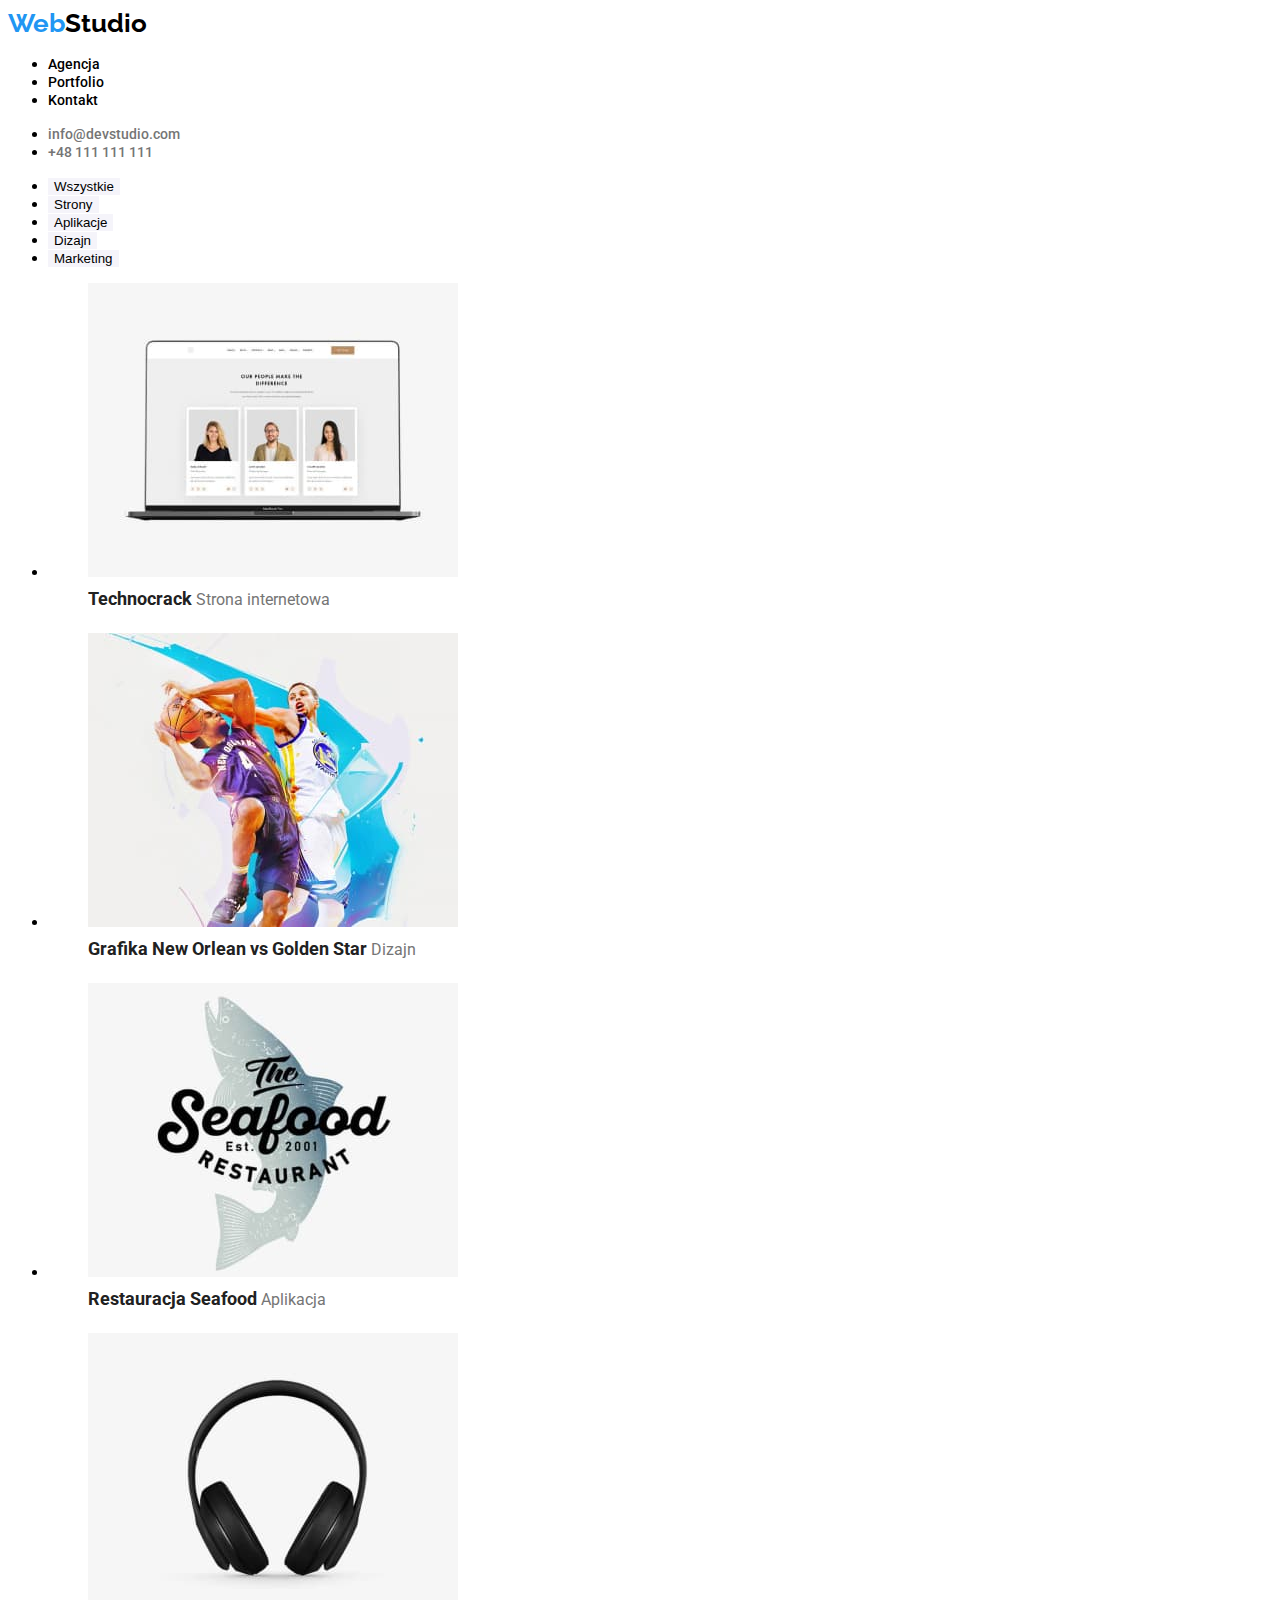
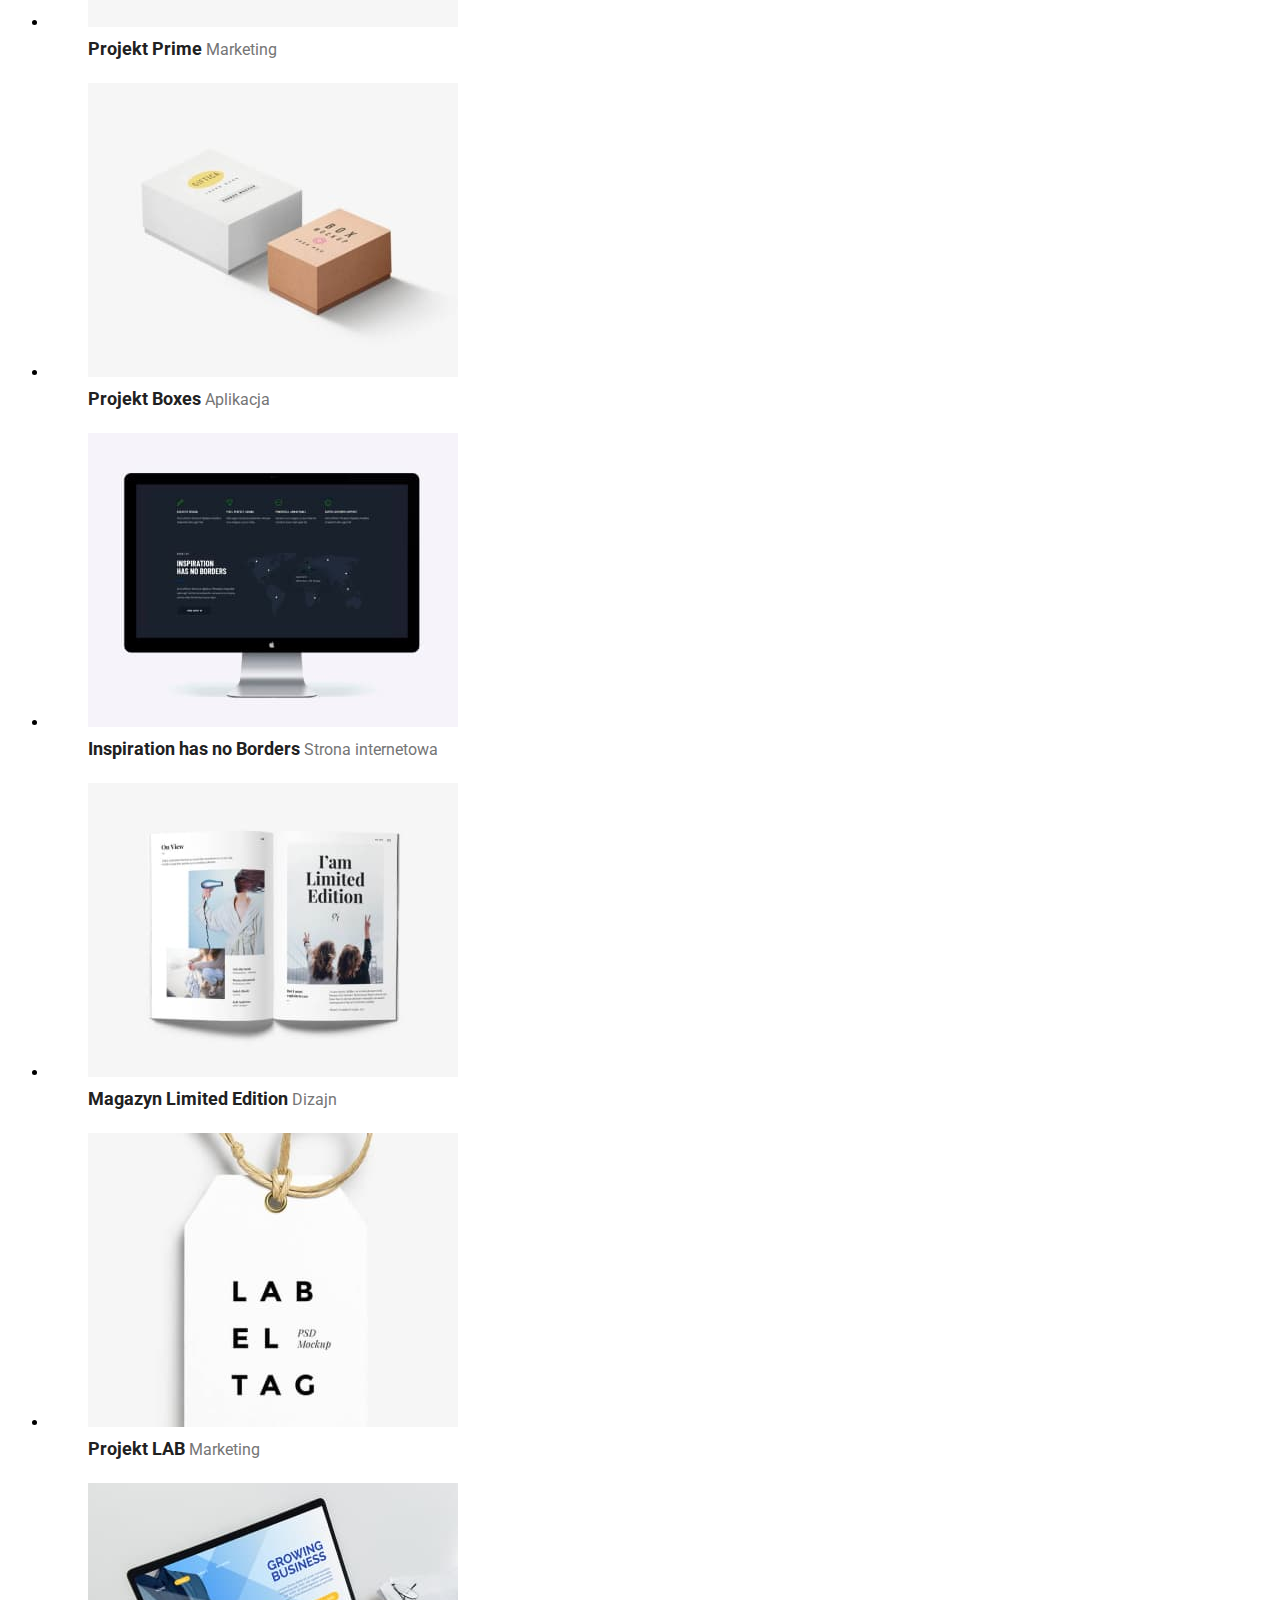
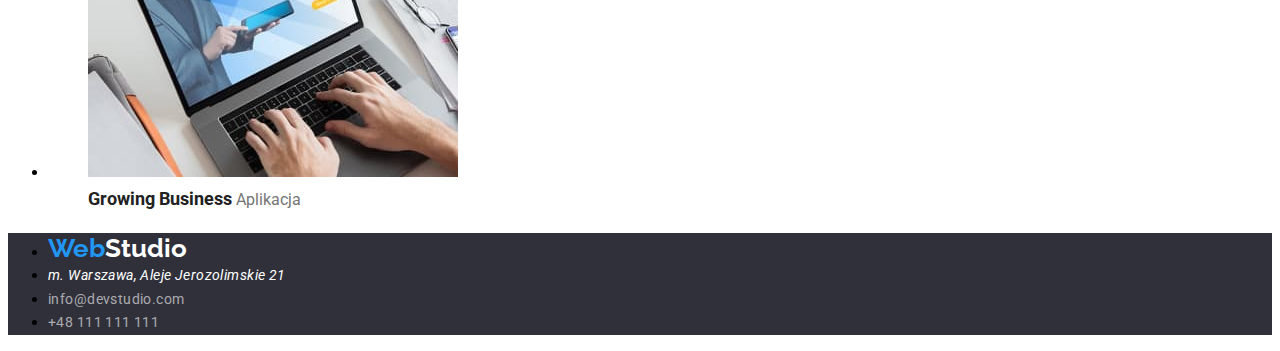
==== portfolio.html @ 552c809b ":new hw 03" ====
<!DOCTYPE html>
<html lang="pl">
    <head>
        <meta charset="UTF-8" />
        <meta http-equiv="X-UA-Compatible" content="IE=edge" />
        <meta name="viewport" content="width=device-width, initial-scale=1.0" />
        <title>Homework 2- Portfolio</title>
        <link rel="stylesheet" href="./css/styles.css" />
        <link rel="preconnect" href="https://fonts.googleapis.com" />
        <link rel="preconnect" href="https://fonts.gstatic.com" crossorigin />
        <link
            href="https://fonts.googleapis.com/css2?family=Raleway:wght@700&family=Roboto:wght@400;500;700;900&display=swap"
            rel="stylesheet"
        />
    </head>
    <body>
        <header>
            <div>
                <a class="logo" href="index.html"
                    ><span class="highlight">Web</span
                    ><span class="studio-one">Studio</span></a
                >
            </div>

            <nav>
                <ul>
                    <li><a class="nav-items" href="Agencja">Agencja</a></li>
                    <li>
                        <a class="nav-items" href="portfolio.html">Portfolio</a>
                    </li>
                    <li><a class="nav-items" href="Kontakt">Kontakt</a></li>
                </ul>
            </nav>
            <div>
                <ul>
                    <li>
                        <a
                            class="contact-links"
                            href="mailto:info@devstudio.com"
                            >info@devstudio.com</a
                        >
                    </li>
                    <li>
                        <a class="contact-links" href="tel:+48111111111"
                            >+48 111 111 111</a
                        >
                    </li>
                </ul>
            </div>
        </header>
        <main>
            <div>
                <ul>
                    <li>
                        <button class="filters" type="button">Wszystkie</button>
                    </li>
                    <li>
                        <button class="filters" type="button">Strony</button>
                    </li>
                    <li>
                        <button class="filters" type="button">Aplikacje</button>
                    </li>
                    <li>
                        <button class="filters" type="button">Dizajn</button>
                    </li>
                    <li>
                        <button class="filters" type="button">Marketing</button>
                    </li>
                </ul>
            </div>
            <div>
                <ul>
                    <li>
                        <figure>
                            <img
                                src="images/img5.jpg"
                                alt="Otwarty laptop z trzema zdjeciami ludzi"
                                width="370"
                                height="294"
                            />
                            <figcaption class="foto-description">
                                <span class="project-name">Technocrack</span>
                                Strona internetowa
                            </figcaption>
                        </figure>
                    </li>
                    <li>
                        <figure>
                            <img
                                src="images/img6.jpg"
                                alt="Dwóch koszykarzy w grze"
                                width="370"
                                height="294"
                            />
                            <figcaption class="foto-description">
                                <span class="project-name"
                                    >Grafika New Orlean vs Golden Star</span
                                >
                                Dizajn
                            </figcaption>
                        </figure>
                    </li>
                    <li>
                        <figure>
                            <img
                                src="images/img7.jpg"
                                alt="Logo The Seafood Restaurant"
                                width="370"
                                height="294"
                            />
                            <figcaption class="foto-description">
                                <span class="project-name"
                                    >Restauracja Seafood</span
                                >
                                Aplikacja
                            </figcaption>
                        </figure>
                    </li>
                    <li>
                        <figure>
                            <img
                                src="images/img8.jpg"
                                alt="Słuchawki nauszne"
                                width="370"
                                height="294"
                            />
                            <figcaption class="foto-description">
                                <span class="project-name">Projekt Prime</span>
                                Marketing
                            </figcaption>
                        </figure>
                    </li>
                    <li>
                        <figure>
                            <img
                                src="images/img9.jpg"
                                alt="Dwa pudełka"
                                width="370"
                                height="294"
                            />
                            <figcaption class="foto-description">
                                <span class="project-name">Projekt Boxes</span>
                                Aplikacja
                            </figcaption>
                        </figure>
                    </li>
                    <li>
                        <figure>
                            <img
                                src="images/img10.jpg"
                                alt="Monitor komputera"
                                width="370"
                                height="294"
                            />
                            <figcaption class="foto-description">
                                <span class="project-name"
                                    >Inspiration has no Borders</span
                                >
                                Strona internetowa
                            </figcaption>
                        </figure>
                    </li>
                    <li>
                        <figure>
                            <img
                                src="images/img11.jpg"
                                alt="Otwarta książka z obrazkami"
                                width="370"
                                height="294"
                            />
                            <figcaption class="foto-description">
                                <span class="project-name"
                                    >Magazyn Limited Edition</span
                                >
                                Dizajn
                            </figcaption>
                        </figure>
                    </li>
                    <li>
                        <figure>
                            <img
                                src="images/img12.jpg"
                                alt="Biała etykieta z napisem LABELTAG"
                                width="370"
                                height="294"
                            />
                            <figcaption class="foto-description">
                                <span class="project-name">Projekt LAB</span>
                                Marketing
                            </figcaption>
                        </figure>
                    </li>
                    <li>
                        <figure>
                            <img
                                src="images/img13.jpg"
                                alt="Osoba pisząca na laptopie"
                                width="370"
                                height="294"
                            />
                            <figcaption class="foto-description">
                                <span class="project-name"
                                    >Growing Business</span
                                >
                                Aplikacja
                            </figcaption>
                        </figure>
                    </li>
                </ul>
            </div>
        </main>
        <footer class="header-box">
            <ul>
                <li>
                    <a class="logo" href="index.html"
                        ><span class="highlight">Web</span
                        ><span class="studio-two">Studio</span></a
                    >
                </li>
                <li>
                    <address class="address-name">
                        m. Warszawa, Aleje Jerozolimskie 21
                    </address>
                </li>
                <li>
                    <a class="footer-links" href="mailto:info@devstudio.com"
                        >info@devstudio.com</a
                    >
                </li>
                <li>
                    <a class="footer-links" href="tel:+48111111111"
                        >+48 111 111 111</a
                    >
                </li>
            </ul>
        </footer>
    </body>
</html>
---- css/styles.css ----
body {
    font-family: "Roboto", sans-serif;
    font-family: inherit;
    background: var(--fourth-color);
    background: inherit;
}
:root {
    --first-color: #2196f3;
    --second-color: #000000;
    --third-color: #757575;
    --fourth-color: #ffffff;
    --fifth-color: #2f303a;
    --sixth-color: #f5f4fa;
    --seventh-color: #212121;
    --eighth-color: #ffffff99;
}

.logo {
    font-family: "Raleway";
    font-weight: 700;
    font-size: 26px;
    line-height: 1.19em;
    color: var(--second-color);
    text-decoration: none;
}
.highlight {
    color: var(--first-color);
}
.studio-one {
    color: #000000;
}
.studio-two {
    color: #ffffff;
}

.nav-items {
    font-family: "Roboto";
    font-weight: 500;
    font-size: 14px;
    line-height: 1.14em;
    text-decoration: none;
    color: var(--second-color);
}
.nav-items:hover,
.nav-items:focus,
.nav-items:active {
    color: var(--first-color);
}

.contact-links {
    font-family: Roboto;
    font-size: 14px;
    font-weight: 500;
    line-height: 1.14em;
    text-decoration: none;
    color: var(--third-color);
}
.contact-links:hover,
.contact-links:focus,
.contact-links:active {
    color: var(--first-color);
}

h1 {
    font-family: Roboto;
    font-size: 44px;
    font-weight: 900;
    line-height: 1.36;
    text-align: center;
    color: var(--fourth-color);
}
.header-box {
    background-color: var(--fifth-color);
}

.first-button {
    color: var(--second-color);
    background-color: var(--sixth-color);
    cursor: pointer;
    border: none;
}
.first-button:hover,
.first-button:focus,
.first-button:active {
    background-color: var(--first-color);
    color: var(--fourth-color);
    border: none;
}

.list-item {
    font-family: "Roboto";
    font-size: 14px;
    line-height: 1.71;
    color: var(--third-color);
}
.header-primary {
    font-family: Roboto;
    font-size: 14px;
    font-weight: 700;
    line-height: 1.14;
    color: var(--second-color);
}
.header-secondary {
    font-family: Roboto;
    font-size: 36px;
    font-weight: 700;
    line-height: 1.16;
    text-align: center;
    color: var(--second-color);
}
.description {
    font-family: Roboto;
    font-size: 16px;
    line-height: 1.18;
    color: var(--third-color);
}
.name {
    font-family: Roboto;
    font-size: 16px;
    font-weight: 500;
    line-height: 1.18;
    color: var(--second-color);
}
.filters {
    color: var(--second-color);
    background-color: var(--sixth-color);
    cursor: pointer;
    border: none;
}
.filters:hover,
.filters:focus,
.filters:active {
    color: var(--fourth-color);
    background-color: var(--first-color);
}
.foto-description {
    color: var(--third-color);
    font-family: "Roboto";
    font-size: 16px;
    line-height: 1.8;
}
.project-name {
    color: var(--seventh-color);
    font-family: Roboto;
    font-size: 18px;
    font-weight: 700;
    line-height: 2;
}
.address-name {
    font-family: "Roboto";
    font-size: 14px;
    line-height: 1.7em;
    letter-spacing: 0.03em;
    color: #ffffff;
}
.footer-links {
    color: var(--eighth-color);
    font-family: "Roboto";
    font-size: 14px;
    line-height: 1.7em;
    letter-spacing: 0.03em;
    text-decoration: none;
}
.footer-links:hover,
.footer-links:focus,
.footer-links:active {
    color: var(--first-color);
}
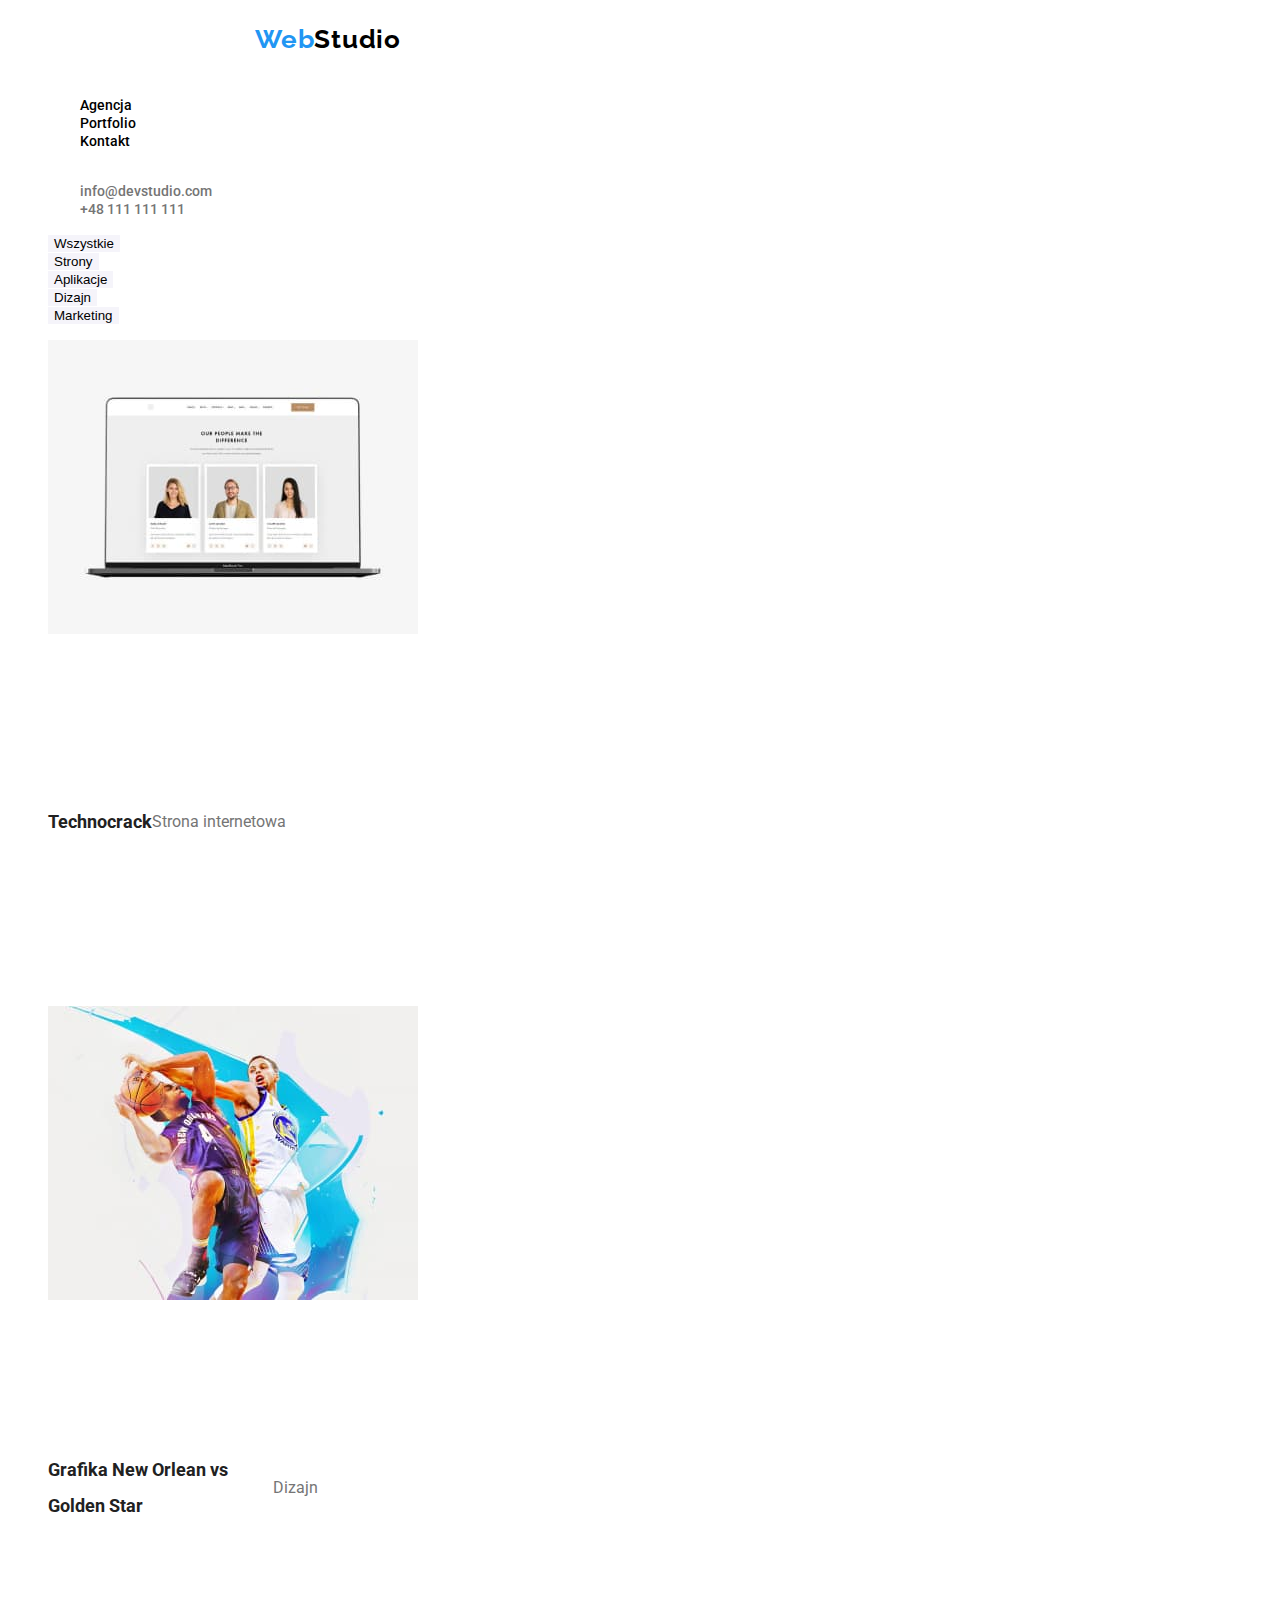
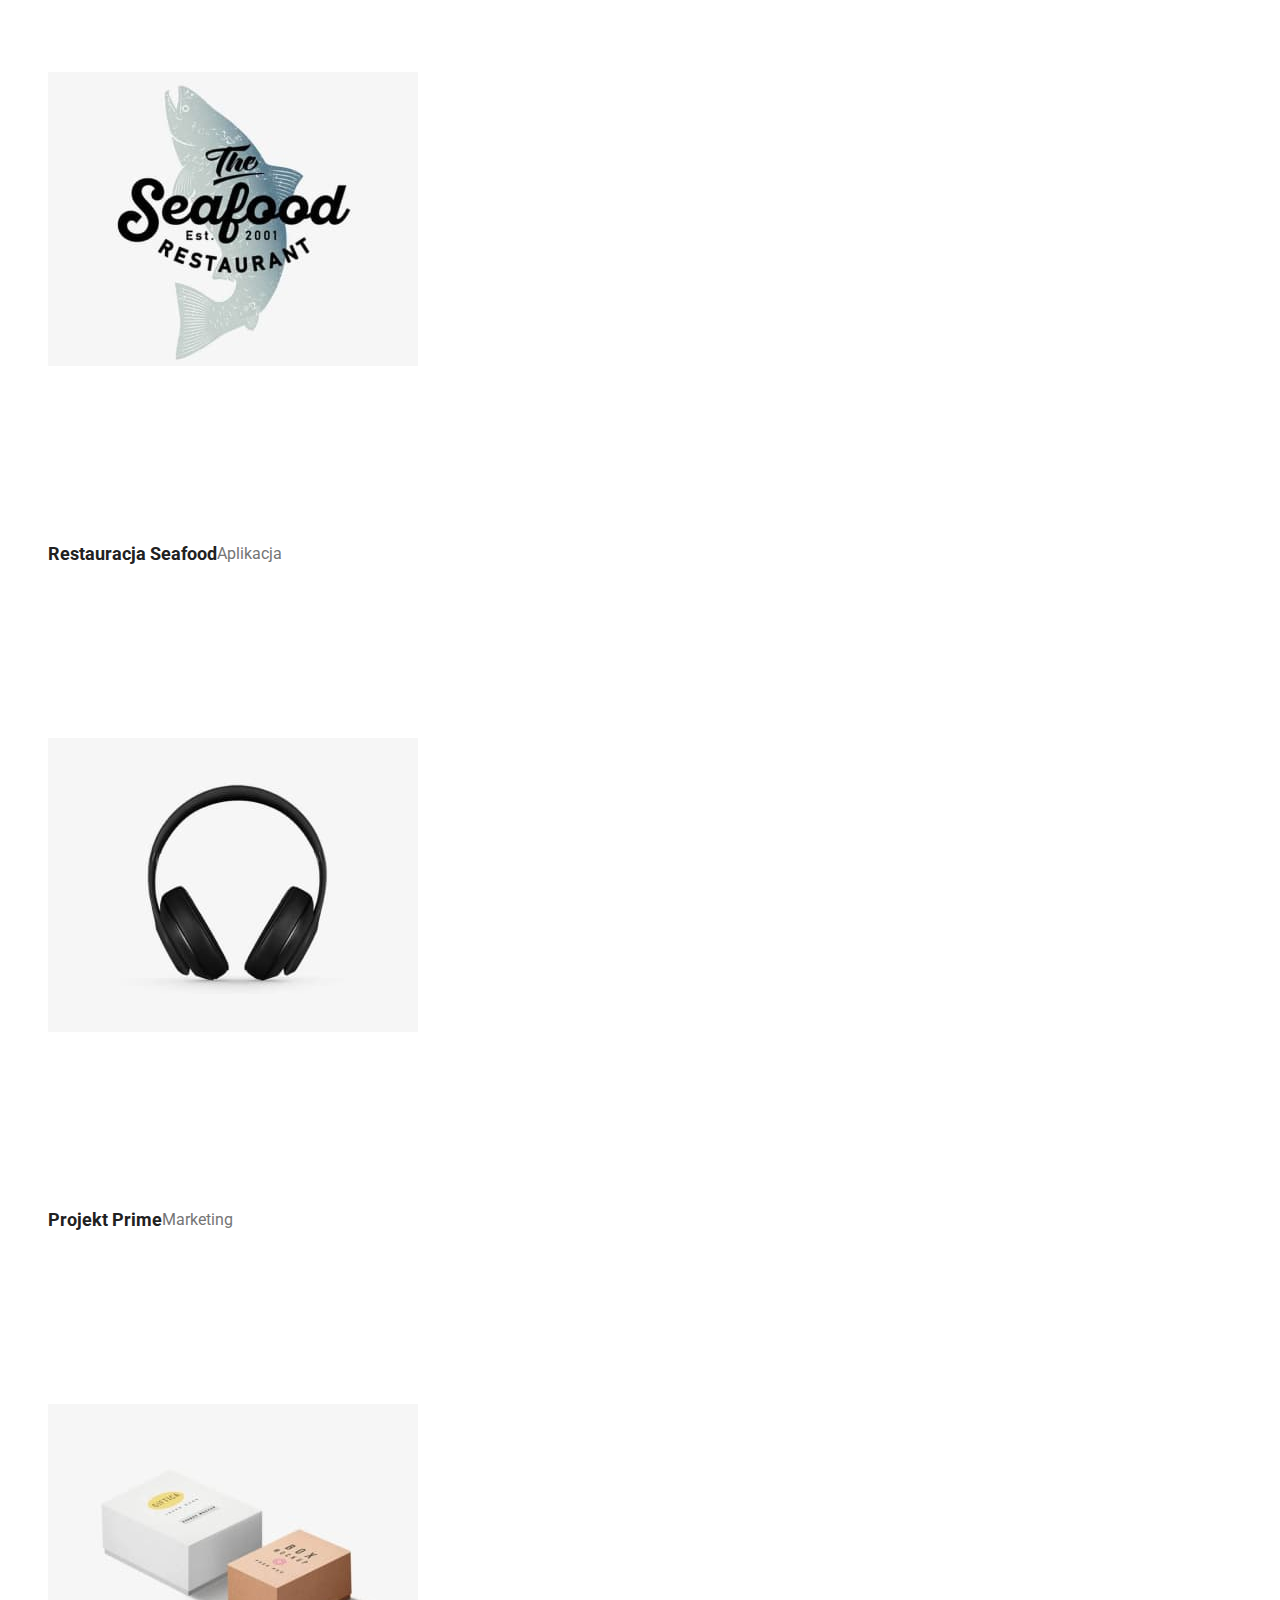
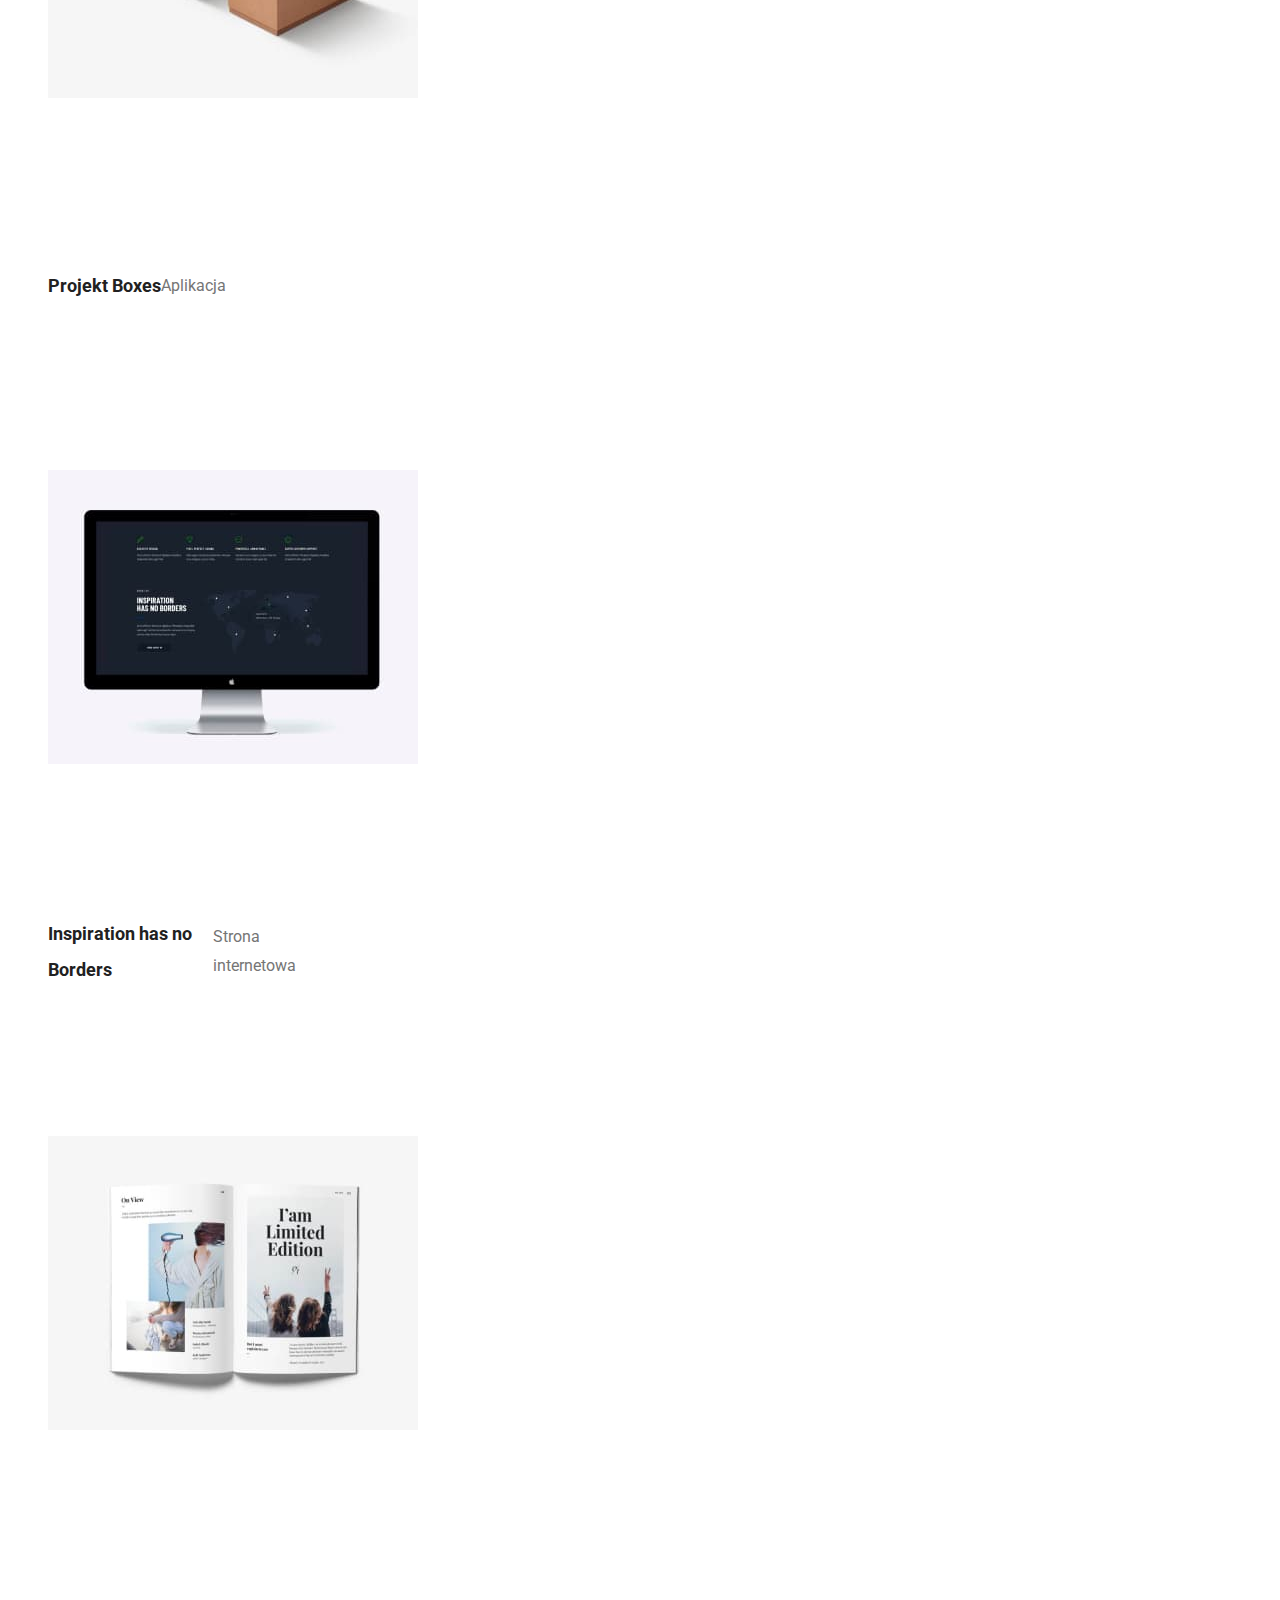
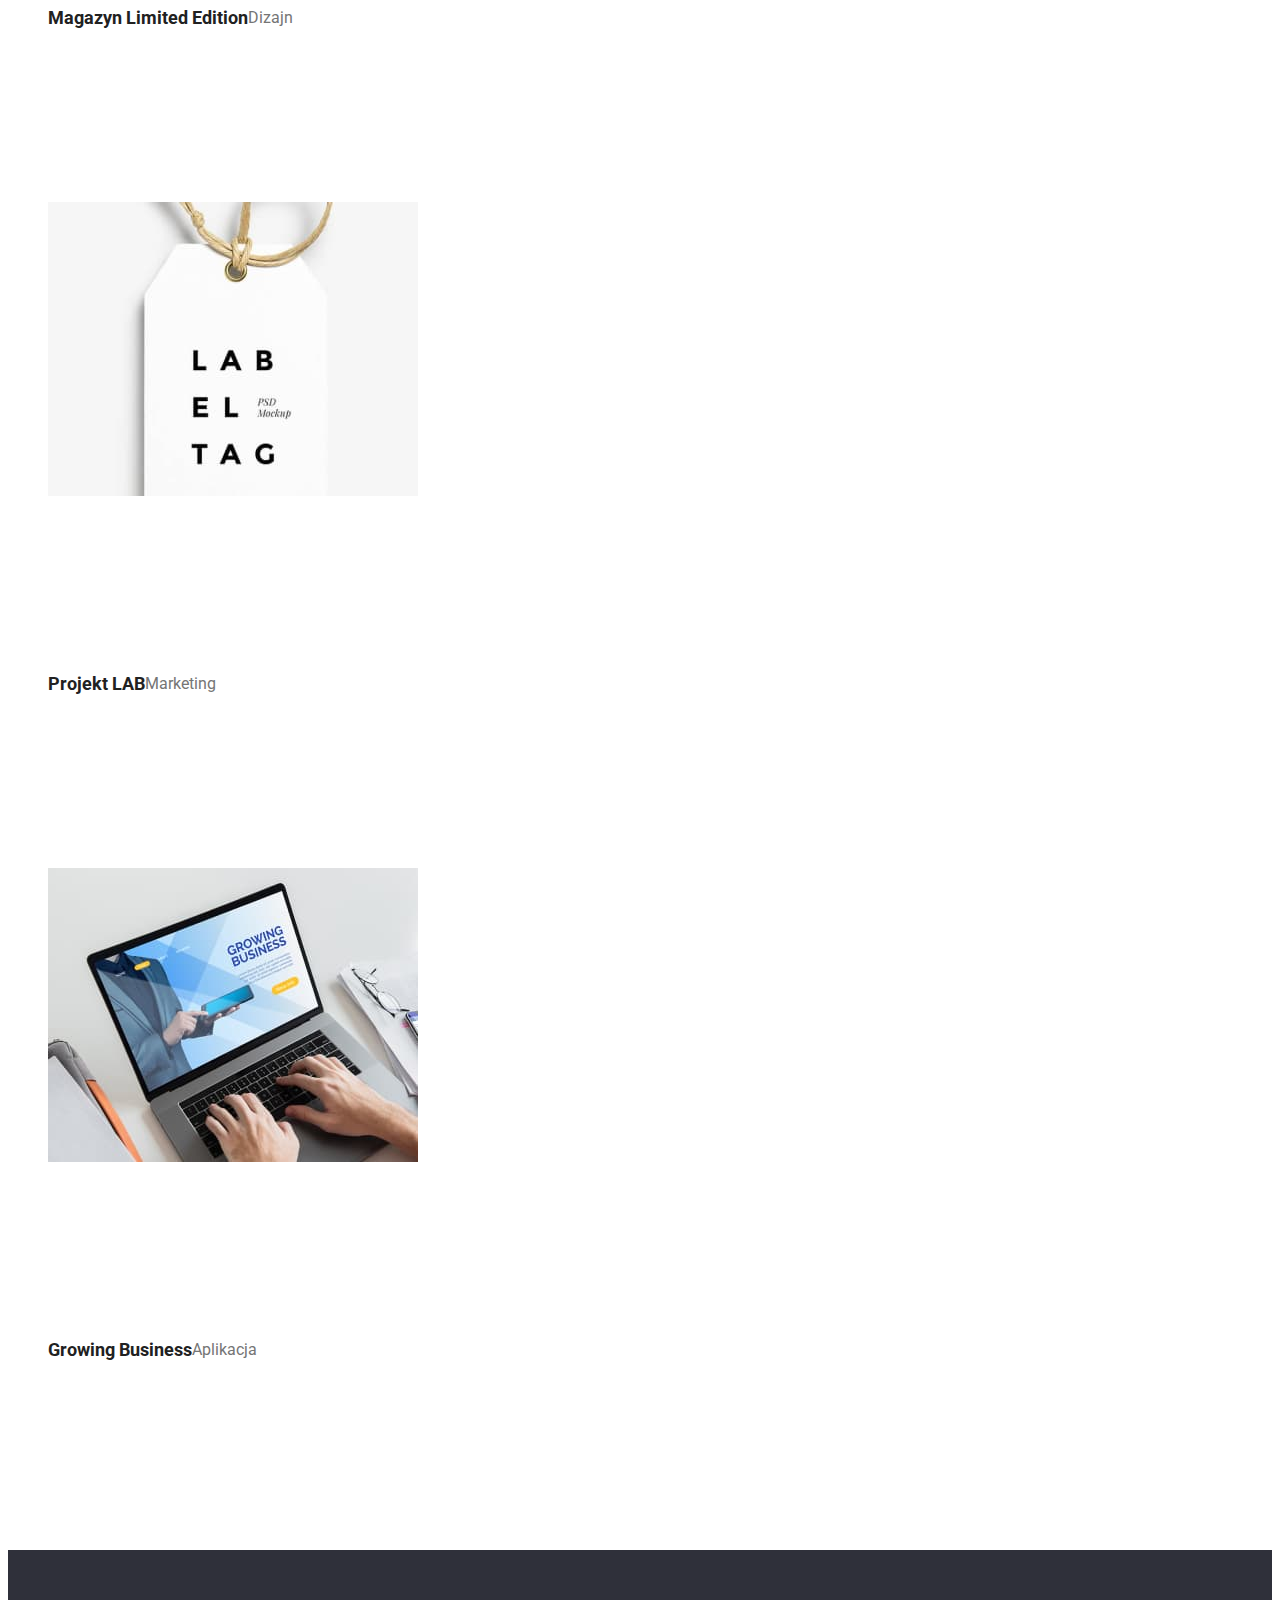
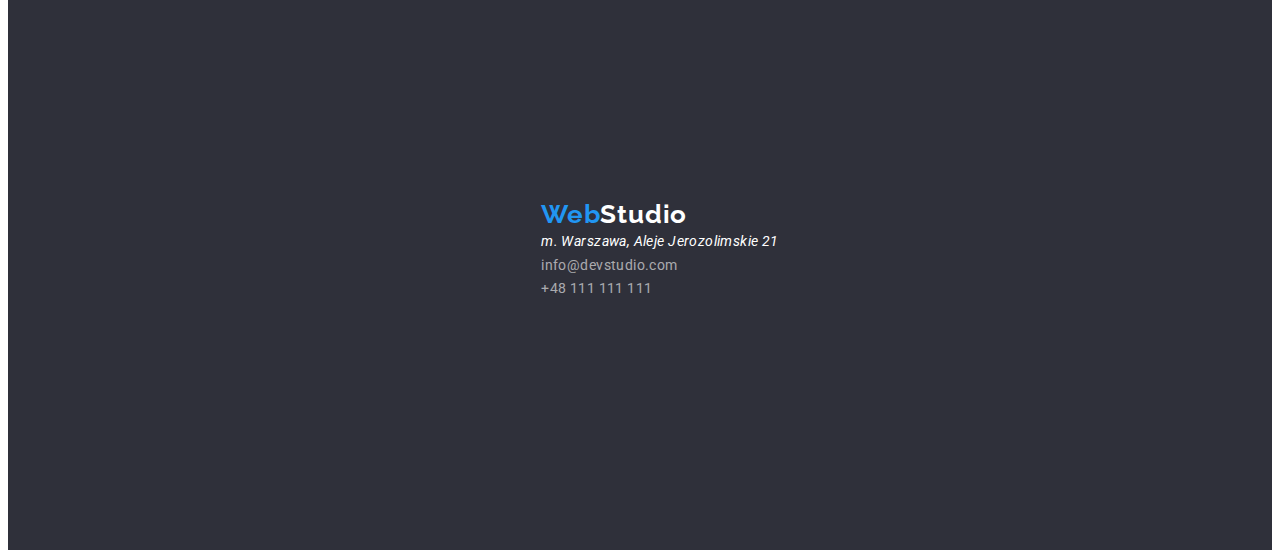
==== commit 2b629910: "last" ====
--- a/portfolio.html
+++ b/portfolio.html
@@ -5,6 +5,13 @@
         <meta http-equiv="X-UA-Compatible" content="IE=edge" />
         <meta name="viewport" content="width=device-width, initial-scale=1.0" />
         <title>Homework 2- Portfolio</title>
+        <link
+            rel="stylesheet"
+            href="https://cdnjs.cloudflare.com/ajax/libs/modern-normalize/1.1.0/modern-normalize.min.css"
+            integrity="sha512-wpPYUAdjBVSE4KJnH1VR1HeZfpl1ub8YT/NKx4PuQ5NmX2tKuGu6U/JRp5y+Y8XG2tV+wKQpNHVUX03MfMFn9Q=="
+            crossorigin="anonymous"
+            referrerpolicy="no-referrer"
+        />
         <link rel="stylesheet" href="./css/styles.css" />
         <link rel="preconnect" href="https://fonts.googleapis.com" />
         <link rel="preconnect" href="https://fonts.gstatic.com" crossorigin />
@@ -15,37 +22,41 @@
     </head>
     <body>
         <header>
-            <div>
-                <a class="logo" href="index.html"
-                    ><span class="highlight">Web</span
-                    ><span class="studio-one">Studio</span></a
-                >
-            </div>
+            <div class="container">
+                <div class="logo-header">
+                    <a class="logo" href="index.html"
+                        ><span class="highlight">Web</span
+                        ><span class="studio-one">Studio</span></a
+                    >
+                </div>
 
-            <nav>
-                <ul>
-                    <li><a class="nav-items" href="Agencja">Agencja</a></li>
-                    <li>
-                        <a class="nav-items" href="portfolio.html">Portfolio</a>
-                    </li>
-                    <li><a class="nav-items" href="Kontakt">Kontakt</a></li>
-                </ul>
-            </nav>
-            <div>
-                <ul>
-                    <li>
-                        <a
-                            class="contact-links"
-                            href="mailto:info@devstudio.com"
-                            >info@devstudio.com</a
-                        >
-                    </li>
-                    <li>
-                        <a class="contact-links" href="tel:+48111111111"
-                            >+48 111 111 111</a
-                        >
-                    </li>
-                </ul>
+                <nav>
+                    <ul>
+                        <li><a class="nav-items" href="Agencja">Agencja</a></li>
+                        <li>
+                            <a class="nav-items" href="portfolio.html"
+                                >Portfolio</a
+                            >
+                        </li>
+                        <li><a class="nav-items" href="Kontakt">Kontakt</a></li>
+                    </ul>
+                </nav>
+                <div>
+                    <ul>
+                        <li>
+                            <a
+                                class="contact-links"
+                                href="mailto:info@devstudio.com"
+                                >info@devstudio.com</a
+                            >
+                        </li>
+                        <li>
+                            <a class="contact-links" href="tel:+48111111111"
+                                >+48 111 111 111</a
+                            >
+                        </li>
+                    </ul>
+                </div>
             </div>
         </header>
         <main>
--- a/css/styles.css
+++ b/css/styles.css
@@ -21,6 +21,7 @@
     font-size: 26px;
     line-height: 1.19em;
     color: var(--second-color);
+    letter-spacing: 0.03em;
     text-decoration: none;
 }
 .highlight {
@@ -67,10 +68,16 @@
     font-weight: 900;
     line-height: 1.36;
     text-align: center;
+    letter-spacing: 0.06em;
     color: var(--fourth-color);
 }
 .header-box {
     background-color: var(--fifth-color);
+    height: 600px;
+    display: flex;
+    justify-content: center;
+    flex-direction: column;
+    align-items: center;
 }
 
 .first-button {
@@ -78,6 +85,9 @@
     background-color: var(--sixth-color);
     cursor: pointer;
     border: none;
+    border-radius: 4px;
+    width: 200px;
+    height: 50px;
 }
 .first-button:hover,
 .first-button:focus,
@@ -166,3 +176,164 @@
 .footer-links:active {
     color: var(--first-color);
 }
+.container {
+    max-width: 1200px;
+    margin: 0 auto;
+}
+.header-container {
+    height: 80px;
+    display: flex;
+    justify-content: space-between;
+}
+li {
+    list-style: none;
+}
+
+nav {
+    display: flex;
+    flex-direction: row;
+    align-items: center;
+}
+.logo-header {
+    width: 145px;
+    height: 31px;
+    margin-top: 24px;
+    margin-left: 215px;
+    margin-bottom: 25px;
+    margin-right: 93px;
+}
+
+.nav-menu {
+    display: flex;
+    padding-top: 32px;
+    padding-bottom: 32px;
+    padding-left: 0;
+    margin-right: 371px;
+}
+.nav-menu > .nav-list:not(:last-child) {
+    margin-right: 46px;
+}
+
+.contact-list > .contact-items {
+    display: flex;
+    flex-direction: row;
+    display: inline-block;
+}
+
+.contact-list {
+    display: flex;
+    display: block;
+    align-items: center;
+    padding-top: 32px;
+    padding-bottom: 32px;
+    padding-left: 0;
+}
+.contact-list > .contact-items {
+    margin-right: 50px;
+}
+.list-item {
+    display: flex;
+    align-items: center;
+    gap: 30px;
+}
+.item {
+    flex-basis: calc((100%- 90px) / 4);
+    padding: 0;
+    align-items: center;
+    margin-top: 94px;
+    margin-bottom: 94px;
+}
+.list-images {
+    display: flex;
+    flex-wrap: wrap;
+    align-items: center;
+    padding: 0;
+    margin-top: 50px;
+    margin-bottom: 94px;
+}
+.images {
+    width: 370px;
+    height: 294px;
+    gap: 30px;
+    flex-basis: calc((100%-60px) / 3);
+}
+.team-section {
+    display: flex;
+    flex-direction: column;
+    height: 648px;
+    background-color: var(--sixth-color);
+    padding: 0;
+}
+.header-secondary {
+    text-align: center;
+    margin-top: 94px;
+    margin-bottom: 50px;
+}
+.members {
+    display: flex;
+    flex-wrap: nowrap;
+    flex-direction: row;
+    gap: 30px;
+    flex-basis: calc((100% - 90px) / 4);
+    padding: 0;
+    margin: 0;
+    align-items: center;
+}
+figure {
+    margin: 0;
+}
+
+.team {
+    display: flex;
+    max-width: 270px;
+    height: 368px;
+}
+.foto-description {
+    display: flex;
+    align-items: center;
+    width: 270px;
+    height: 368px;
+    padding: 0;
+    background-color: var(--fourth-color);
+}
+
+.description {
+    justify-content: center;
+    padding: 0;
+}
+.name {
+    padding: 0;
+    margin: 30px 99px 10px;
+}
+.thumb {
+    width: 270px;
+    height: 368px;
+}
+.thumb > img {
+    display: block;
+    height: 100%;
+    width: 100%;
+    object-fit: contain;
+    object-position: right top;
+}
+.footer-box {
+    height: 252px;
+    background-color: var(--fifth-color);
+    display: flex;
+    flex-direction: column;
+    justify-content: center;
+    padding: 0;
+}
+.logo-footer {
+    margin-right: auto;
+    margin-left: 215px;
+}
+.details {
+    margin-left: 215px;
+}
+.footer-box > .details:not(:last-child) {
+    margin-bottom: 9px;
+}
+.footer-box > .details:first-child {
+    margin-top: 20px;
+}
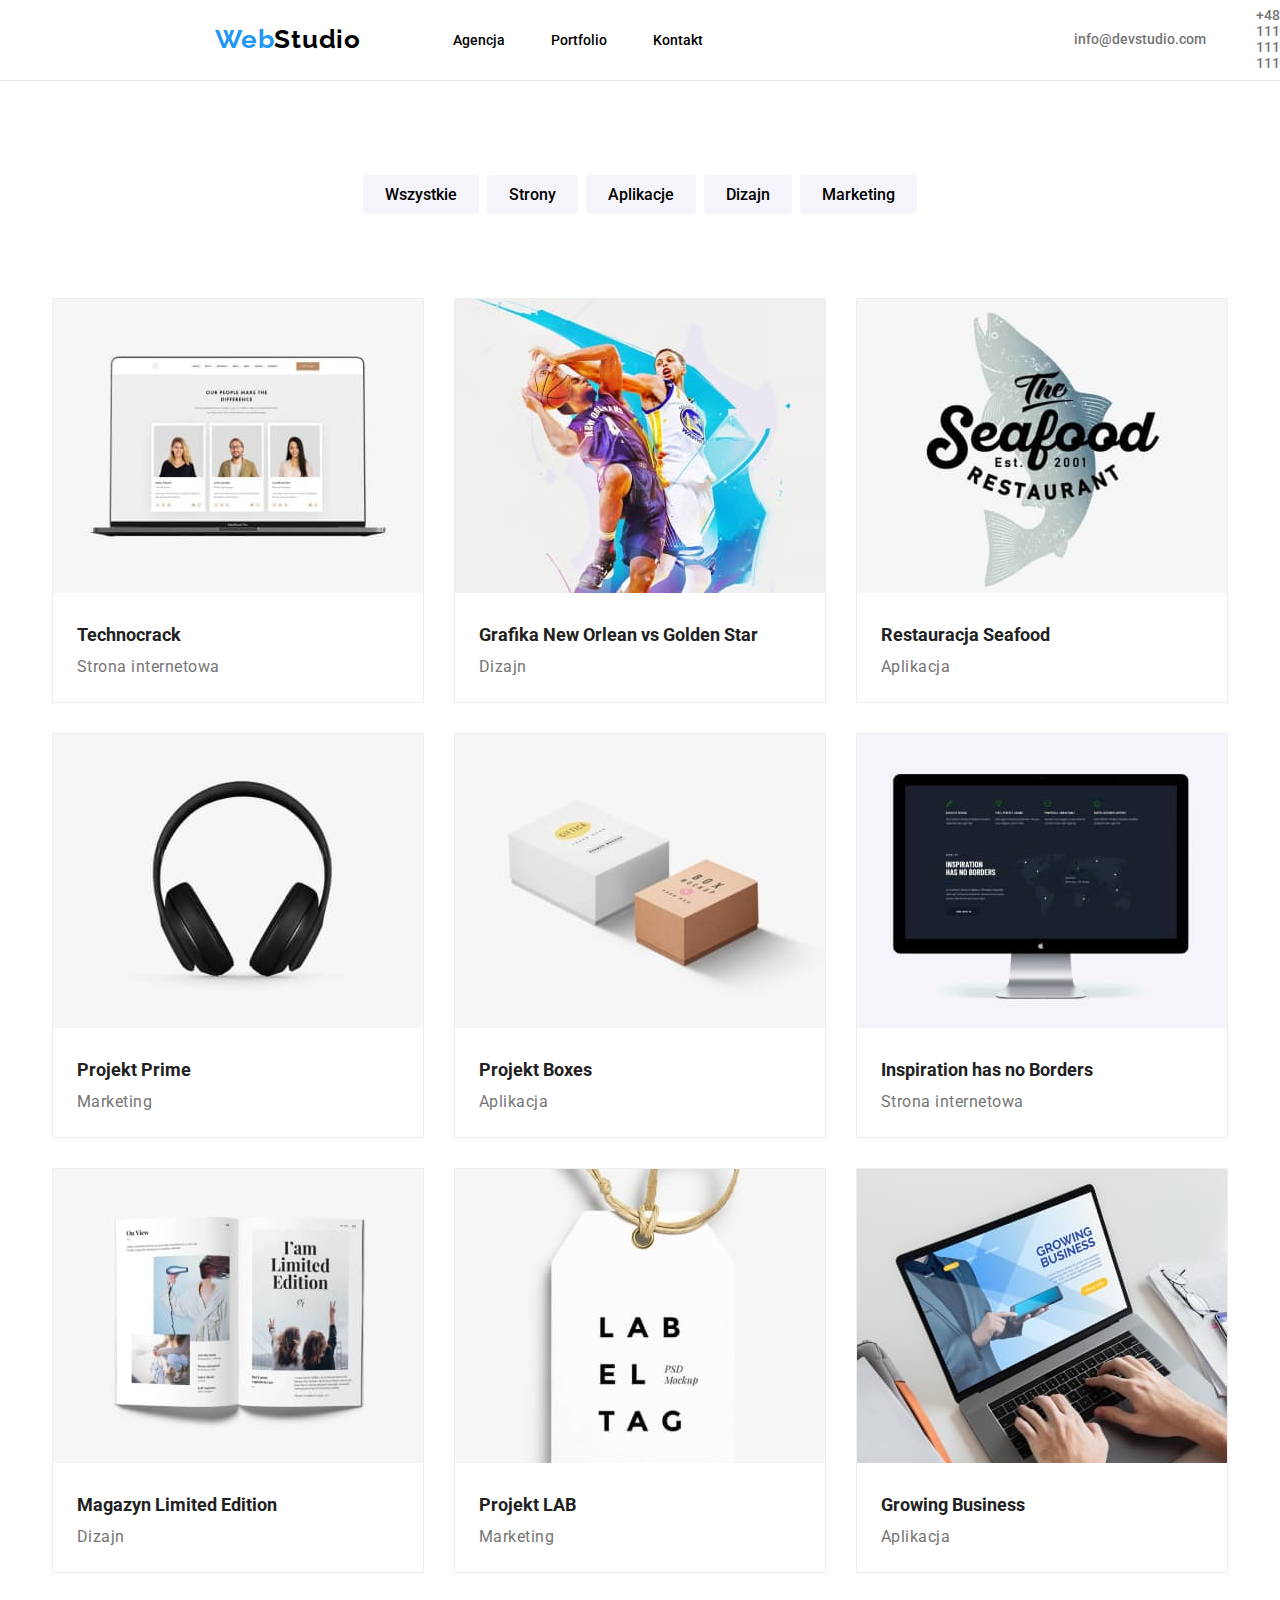
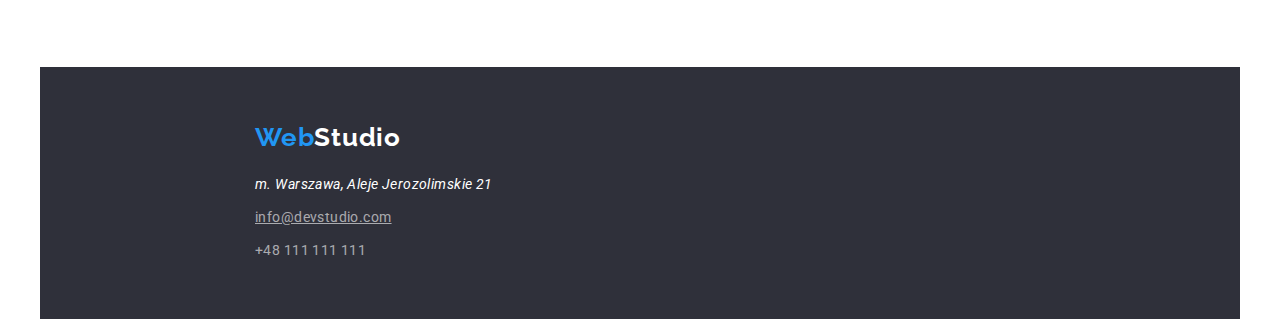
==== commit fad1e612: ":finished hw 03" ====
--- a/portfolio.html
+++ b/portfolio.html
@@ -22,228 +22,246 @@
     </head>
     <body>
         <header>
+            <section class="section-header">
+                <div class="container header-container">
+                    <nav>
+                        <a class="logo logo-header" href="index.html"
+                            ><span class="highlight">Web</span
+                            ><span class="studio-one">Studio</span></a
+                        >
+
+                        <ul class="nav-menu">
+                            <li class="nav-list">
+                                <a class="nav-items" href="Agencja">Agencja</a>
+                            </li>
+                            <li class="nav-list">
+                                <a class="nav-items" href="portfolio.html"
+                                    >Portfolio</a
+                                >
+                            </li>
+                            <li class="nav-list">
+                                <a class="nav-items" href="Kontakt">Kontakt</a>
+                            </li>
+                        </ul>
+
+                        <ul class="contact-list">
+                            <li class="contact-items">
+                                <a
+                                    class="contact-links"
+                                    href="mailto:info@devstudio.com"
+                                    >info@devstudio.com</a
+                                >
+                            </li>
+                            <li class="contact-items">
+                                <a class="contact-links" href="tel:+48111111111"
+                                    >+48 111 111 111</a
+                                >
+                            </li>
+                        </ul>
+                    </nav>
+                </div>
+            </section>
+        </header>
+        <main>
             <div class="container">
-                <div class="logo-header">
-                    <a class="logo" href="index.html"
-                        ><span class="highlight">Web</span
-                        ><span class="studio-one">Studio</span></a
-                    >
-                </div>
+                <ul class="buttons-list">
+                    <li class="buttons">
+                        <button class="filters" type="button">Wszystkie</button>
+                    </li>
+                    <li class="buttons">
+                        <button class="filters" type="button">Strony</button>
+                    </li>
+                    <li class="buttons">
+                        <button class="filters" type="button">Aplikacje</button>
+                    </li>
+                    <li class="buttons">
+                        <button class="filters" type="button">Dizajn</button>
+                    </li>
+                    <li class="buttons">
+                        <button class="filters" type="button">Marketing</button>
+                    </li>
+                </ul>
 
-                <nav>
-                    <ul>
-                        <li><a class="nav-items" href="Agencja">Agencja</a></li>
-                        <li>
-                            <a class="nav-items" href="portfolio.html"
-                                >Portfolio</a
-                            >
-                        </li>
-                        <li><a class="nav-items" href="Kontakt">Kontakt</a></li>
-                    </ul>
-                </nav>
-                <div>
-                    <ul>
-                        <li>
-                            <a
-                                class="contact-links"
-                                href="mailto:info@devstudio.com"
-                                >info@devstudio.com</a
-                            >
-                        </li>
-                        <li>
-                            <a class="contact-links" href="tel:+48111111111"
-                                >+48 111 111 111</a
-                            >
+                <div class="grid">
+                    <ul class="main-container">
+                        <li class="grid-items">
+                            <figure class="cards">
+                                <img
+                                    class="img"
+                                    src="images/img5.jpg"
+                                    alt="Otwarty laptop z trzema zdjeciami ludzi"
+                                    width="370"
+                                    height="294"
+                                />
+                                <figcaption class="description2">
+                                    <span class="project-name">Technocrack</span
+                                    ><span class="card-name"
+                                        >Strona internetowa</span
+                                    >
+                                </figcaption>
+                            </figure>
+                        </li>
+                        <li class="grid-items">
+                            <figure class="cards">
+                                <img
+                                    class="img"
+                                    src="images/img6.jpg"
+                                    alt="Dwóch koszykarzy w grze"
+                                    width="370"
+                                    height="294"
+                                />
+                                <figcaption class="description2">
+                                    <span class="project-name"
+                                        >Grafika New Orlean vs Golden Star</span
+                                    ><span class="card-name">Dizajn</span>
+                                </figcaption>
+                            </figure>
+                        </li>
+                        <li class="grid-items">
+                            <figure class="cards">
+                                <img
+                                    class="img"
+                                    src="images/img7.jpg"
+                                    alt="Logo The Seafood Restaurant"
+                                    width="370"
+                                    height="294"
+                                />
+                                <figcaption class="description2">
+                                    <span class="project-name"
+                                        >Restauracja Seafood</span
+                                    ><span class="card-name">Aplikacja</span>
+                                </figcaption>
+                            </figure>
+                        </li>
+                        <li class="grid-items">
+                            <figure class="cards">
+                                <img
+                                    class="img"
+                                    src="images/img8.jpg"
+                                    alt="Słuchawki nauszne"
+                                    width="370"
+                                    height="294"
+                                />
+                                <figcaption class="description2">
+                                    <span class="project-name"
+                                        >Projekt Prime</span
+                                    ><span class="card-name">Marketing</span>
+                                </figcaption>
+                            </figure>
+                        </li>
+                        <li class="grid-items">
+                            <figure class="cards">
+                                <img
+                                    class="img"
+                                    src="images/img9.jpg"
+                                    alt="Dwa pudełka"
+                                    width="370"
+                                    height="294"
+                                />
+                                <figcaption class="description2">
+                                    <span class="project-name"
+                                        >Projekt Boxes</span
+                                    ><span class="card-name">Aplikacja</span>
+                                </figcaption>
+                            </figure>
+                        </li>
+                        <li class="grid-items">
+                            <figure class="cards">
+                                <img
+                                    class="img"
+                                    src="images/img10.jpg"
+                                    alt="Monitor komputera"
+                                    width="370"
+                                    height="294"
+                                />
+                                <figcaption class="description2">
+                                    <span class="project-name"
+                                        >Inspiration has no Borders</span
+                                    ><span class="card-name"
+                                        >Strona internetowa</span
+                                    >
+                                </figcaption>
+                            </figure>
+                        </li>
+                        <li class="grid-items">
+                            <figure class="cards">
+                                <img
+                                    class="img"
+                                    src="images/img11.jpg"
+                                    alt="Otwarta książka z obrazkami"
+                                    width="370"
+                                    height="294"
+                                />
+                                <figcaption class="description2">
+                                    <span class="project-name"
+                                        >Magazyn Limited Edition</span
+                                    ><span class="card-name">Dizajn</span>
+                                </figcaption>
+                            </figure>
+                        </li>
+                        <li class="grid-items">
+                            <figure class="cards">
+                                <img
+                                    class="img"
+                                    src="images/img12.jpg"
+                                    alt="Biała etykieta z napisem LABELTAG"
+                                    width="370"
+                                    height="294"
+                                />
+                                <figcaption class="description2">
+                                    <span class="project-name">Projekt LAB</span
+                                    ><span class="card-name">Marketing</span>
+                                </figcaption>
+                            </figure>
+                        </li>
+                        <li class="grid-items">
+                            <figure class="cards">
+                                <img
+                                    class="img"
+                                    src="images/img13.jpg"
+                                    alt="Osoba pisząca na laptopie"
+                                    width="370"
+                                    height="294"
+                                />
+                                <figcaption class="description2">
+                                    <span class="project-name"
+                                        >Growing Business</span
+                                    ><span class="card-name">Aplikacja</span>
+                                </figcaption>
+                            </figure>
                         </li>
                     </ul>
                 </div>
             </div>
-        </header>
-        <main>
-            <div>
-                <ul>
-                    <li>
-                        <button class="filters" type="button">Wszystkie</button>
-                    </li>
-                    <li>
-                        <button class="filters" type="button">Strony</button>
-                    </li>
-                    <li>
-                        <button class="filters" type="button">Aplikacje</button>
-                    </li>
-                    <li>
-                        <button class="filters" type="button">Dizajn</button>
-                    </li>
-                    <li>
-                        <button class="filters" type="button">Marketing</button>
+        </main>
+        <footer>
+            <div class="container">
+                <ul class="footer-box">
+                    <li class="logo-footer">
+                        <a class="logo" href="index.html"
+                            ><span class="highlight">Web</span
+                            ><span class="studio-two">Studio</span></a
+                        >
+                    </li>
+                    <li class="details">
+                        <address class="address-name">
+                            m. Warszawa, Aleje Jerozolimskie 21
+                        </address>
+                    </li>
+                    <li class="details">
+                        <a
+                            class="footer-links mail"
+                            href="mailto:info@devstudio.com"
+                            >info@devstudio.com</a
+                        >
+                    </li>
+                    <li class="details">
+                        <a class="footer-links" href="tel:+48111111111"
+                            >+48 111 111 111</a
+                        >
                     </li>
                 </ul>
             </div>
-            <div>
-                <ul>
-                    <li>
-                        <figure>
-                            <img
-                                src="images/img5.jpg"
-                                alt="Otwarty laptop z trzema zdjeciami ludzi"
-                                width="370"
-                                height="294"
-                            />
-                            <figcaption class="foto-description">
-                                <span class="project-name">Technocrack</span>
-                                Strona internetowa
-                            </figcaption>
-                        </figure>
-                    </li>
-                    <li>
-                        <figure>
-                            <img
-                                src="images/img6.jpg"
-                                alt="Dwóch koszykarzy w grze"
-                                width="370"
-                                height="294"
-                            />
-                            <figcaption class="foto-description">
-                                <span class="project-name"
-                                    >Grafika New Orlean vs Golden Star</span
-                                >
-                                Dizajn
-                            </figcaption>
-                        </figure>
-                    </li>
-                    <li>
-                        <figure>
-                            <img
-                                src="images/img7.jpg"
-                                alt="Logo The Seafood Restaurant"
-                                width="370"
-                                height="294"
-                            />
-                            <figcaption class="foto-description">
-                                <span class="project-name"
-                                    >Restauracja Seafood</span
-                                >
-                                Aplikacja
-                            </figcaption>
-                        </figure>
-                    </li>
-                    <li>
-                        <figure>
-                            <img
-                                src="images/img8.jpg"
-                                alt="Słuchawki nauszne"
-                                width="370"
-                                height="294"
-                            />
-                            <figcaption class="foto-description">
-                                <span class="project-name">Projekt Prime</span>
-                                Marketing
-                            </figcaption>
-                        </figure>
-                    </li>
-                    <li>
-                        <figure>
-                            <img
-                                src="images/img9.jpg"
-                                alt="Dwa pudełka"
-                                width="370"
-                                height="294"
-                            />
-                            <figcaption class="foto-description">
-                                <span class="project-name">Projekt Boxes</span>
-                                Aplikacja
-                            </figcaption>
-                        </figure>
-                    </li>
-                    <li>
-                        <figure>
-                            <img
-                                src="images/img10.jpg"
-                                alt="Monitor komputera"
-                                width="370"
-                                height="294"
-                            />
-                            <figcaption class="foto-description">
-                                <span class="project-name"
-                                    >Inspiration has no Borders</span
-                                >
-                                Strona internetowa
-                            </figcaption>
-                        </figure>
-                    </li>
-                    <li>
-                        <figure>
-                            <img
-                                src="images/img11.jpg"
-                                alt="Otwarta książka z obrazkami"
-                                width="370"
-                                height="294"
-                            />
-                            <figcaption class="foto-description">
-                                <span class="project-name"
-                                    >Magazyn Limited Edition</span
-                                >
-                                Dizajn
-                            </figcaption>
-                        </figure>
-                    </li>
-                    <li>
-                        <figure>
-                            <img
-                                src="images/img12.jpg"
-                                alt="Biała etykieta z napisem LABELTAG"
-                                width="370"
-                                height="294"
-                            />
-                            <figcaption class="foto-description">
-                                <span class="project-name">Projekt LAB</span>
-                                Marketing
-                            </figcaption>
-                        </figure>
-                    </li>
-                    <li>
-                        <figure>
-                            <img
-                                src="images/img13.jpg"
-                                alt="Osoba pisząca na laptopie"
-                                width="370"
-                                height="294"
-                            />
-                            <figcaption class="foto-description">
-                                <span class="project-name"
-                                    >Growing Business</span
-                                >
-                                Aplikacja
-                            </figcaption>
-                        </figure>
-                    </li>
-                </ul>
-            </div>
-        </main>
-        <footer class="header-box">
-            <ul>
-                <li>
-                    <a class="logo" href="index.html"
-                        ><span class="highlight">Web</span
-                        ><span class="studio-two">Studio</span></a
-                    >
-                </li>
-                <li>
-                    <address class="address-name">
-                        m. Warszawa, Aleje Jerozolimskie 21
-                    </address>
-                </li>
-                <li>
-                    <a class="footer-links" href="mailto:info@devstudio.com"
-                        >info@devstudio.com</a
-                    >
-                </li>
-                <li>
-                    <a class="footer-links" href="tel:+48111111111"
-                        >+48 111 111 111</a
-                    >
-                </li>
-            </ul>
         </footer>
     </body>
 </html>
--- a/css/styles.css
+++ b/css/styles.css
@@ -1,7 +1,11 @@
+* {
+    padding: 0;
+    margin: 0;
+}
 body {
     font-family: "Roboto", sans-serif;
     font-family: inherit;
-    background: var(--fourth-color);
+    background: 1600px var(--fourth-color);
     background: inherit;
 }
 :root {
@@ -70,14 +74,11 @@
     text-align: center;
     letter-spacing: 0.06em;
     color: var(--fourth-color);
+    margin-bottom: 30px;
 }
 .header-box {
     background-color: var(--fifth-color);
     height: 600px;
-    display: flex;
-    justify-content: center;
-    flex-direction: column;
-    align-items: center;
 }
 
 .first-button {
@@ -88,6 +89,10 @@
     border-radius: 4px;
     width: 200px;
     height: 50px;
+    font-size: 16px;
+    font-weight: 700;
+    line-height: 1.8;
+    font-family: "roboto";
 }
 .first-button:hover,
 .first-button:focus,
@@ -109,6 +114,7 @@
     font-weight: 700;
     line-height: 1.14;
     color: var(--second-color);
+    margin-bottom: 10px;
 }
 .header-secondary {
     font-family: Roboto;
@@ -136,6 +142,10 @@
     background-color: var(--sixth-color);
     cursor: pointer;
     border: none;
+    font-family: "Roboto";
+    font-weight: 500;
+    font-size: 16px;
+    line-height: 1.7;
 }
 .filters:hover,
 .filters:focus,
@@ -151,7 +161,7 @@
 }
 .project-name {
     color: var(--seventh-color);
-    font-family: Roboto;
+    font-family: "Roboto";
     font-size: 18px;
     font-weight: 700;
     line-height: 2;
@@ -176,23 +186,22 @@
 .footer-links:active {
     color: var(--first-color);
 }
+
+.section-header {
+    max-width: 1600px;
+    border-bottom: 1px solid #e5e5e5;
+}
+
 .container {
     max-width: 1200px;
     margin: 0 auto;
 }
+
 .header-container {
     height: 80px;
     display: flex;
     justify-content: space-between;
-}
-li {
-    list-style: none;
-}
-
-nav {
-    display: flex;
-    flex-direction: row;
-    align-items: center;
+    margin: 0;
 }
 .logo-header {
     width: 145px;
@@ -202,11 +211,18 @@
     margin-bottom: 25px;
     margin-right: 93px;
 }
+li {
+    list-style: none;
+}
+
+nav {
+    display: flex;
+    flex-direction: row;
+    align-items: center;
+}
 
 .nav-menu {
     display: flex;
-    padding-top: 32px;
-    padding-bottom: 32px;
     padding-left: 0;
     margin-right: 371px;
 }
@@ -217,53 +233,60 @@
 .contact-list > .contact-items {
     display: flex;
     flex-direction: row;
-    display: inline-block;
 }
 
 .contact-list {
     display: flex;
-    display: block;
     align-items: center;
-    padding-top: 32px;
-    padding-bottom: 32px;
     padding-left: 0;
 }
-.contact-list > .contact-items {
+.contact-list > .contact-items:not(:last-child) {
     margin-right: 50px;
 }
+.section-main1 {
+    max-width: 1600px;
+}
+.header-box {
+    display: flex;
+    justify-content: center;
+    flex-direction: column;
+    align-items: center;
+}
+
 .list-item {
     display: flex;
-    align-items: center;
-    gap: 30px;
-}
-.item {
-    flex-basis: calc((100%- 90px) / 4);
-    padding: 0;
-    align-items: center;
+    flex-direction: row;
+    justify-content: center;
+    padding-left: 0;
+    padding: auto;
     margin-top: 94px;
-    margin-bottom: 94px;
+}
+.list-item > .item:not(:last-child) {
+    margin-right: 30px;
+}
+.list-images > .images:not(:last-child) {
+    margin-right: 30px;
 }
 .list-images {
     display: flex;
     flex-wrap: wrap;
-    align-items: center;
     padding: 0;
     margin-top: 50px;
     margin-bottom: 94px;
+    justify-content: center;
 }
 .images {
     width: 370px;
     height: 294px;
-    gap: 30px;
-    flex-basis: calc((100%-60px) / 3);
-}
+}
+
 .team-section {
     display: flex;
     flex-direction: column;
-    height: 648px;
     background-color: var(--sixth-color);
     padding: 0;
 }
+
 .header-secondary {
     text-align: center;
     margin-top: 94px;
@@ -273,49 +296,52 @@
     display: flex;
     flex-wrap: nowrap;
     flex-direction: row;
-    gap: 30px;
-    flex-basis: calc((100% - 90px) / 4);
-    padding: 0;
-    margin: 0;
+    padding-bottom: 94px;
+    margin: 0;
+    justify-content: center;
+}
+figure {
+    margin: 0;
+    padding: 0;
+    max-width: 270px;
+    max-height: 368px;
+}
+.team {
+    display: flex;
+    max-width: 270px;
+    min-height: 368px;
+}
+.members > .team:not(:last-child) {
+    margin-right: 30px;
+}
+.foto-description {
+    display: flex;
+    padding: 0;
+    margin: 0;
+    min-height: 368px;
+    background-color: var(--fourth-color);
+    border-radius: 0px 0px 4px 4px;
+    box-shadow: 0px 1px 3px rgba(0, 0, 0, 0.12), 0px 1px 1px rgba(0, 0, 0, 0.14),
+        0px 2px 1px rgba(0, 0, 0, 0.2);
+}
+
+.photo {
+    min-width: 270px;
+    min-height: 260px;
+    padding: 0;
+    margin: 0;
+}
+.description {
+    display: flex;
+    flex-direction: column;
     align-items: center;
-}
-figure {
-    margin: 0;
-}
-
-.team {
-    display: flex;
-    max-width: 270px;
-    height: 368px;
-}
-.foto-description {
-    display: flex;
-    align-items: center;
-    width: 270px;
-    height: 368px;
-    padding: 0;
-    background-color: var(--fourth-color);
-}
-
-.description {
-    justify-content: center;
-    padding: 0;
+    padding: 0;
+    margin: 30px 0;
 }
 .name {
-    padding: 0;
-    margin: 30px 99px 10px;
-}
-.thumb {
-    width: 270px;
-    height: 368px;
-}
-.thumb > img {
-    display: block;
-    height: 100%;
-    width: 100%;
-    object-fit: contain;
-    object-position: right top;
-}
+    margin-bottom: 10px;
+}
+
 .footer-box {
     height: 252px;
     background-color: var(--fifth-color);
@@ -327,6 +353,7 @@
 .logo-footer {
     margin-right: auto;
     margin-left: 215px;
+    margin-bottom: 20px;
 }
 .details {
     margin-left: 215px;
@@ -337,3 +364,65 @@
 .footer-box > .details:first-child {
     margin-top: 20px;
 }
+.mail {
+    text-decoration: underline;
+}
+.buttons {
+    margin-bottom: 34px;
+    padding: 0;
+}
+.buttons-list > .buttons:not(:last-child) {
+    margin-right: 8px;
+}
+.buttons-list {
+    display: flex;
+    justify-content: center;
+    margin-top: 94px;
+    margin-bottom: 50px;
+}
+.filters {
+    border-radius: 4px;
+    padding: 6px 22px;
+}
+.grid {
+    max-width: 1200px;
+    padding: 0;
+    margin: 0 auto;
+}
+.main-container {
+    display: flex;
+    flex-wrap: wrap;
+    justify-content: center;
+    padding-top: 0;
+    padding-bottom: 94px;
+    gap: 30px;
+    flex-basis: ((100%-60px)/3);
+}
+.img {
+    max-width: 370px;
+    max-height: 294px;
+}
+.grid-items {
+    max-width: 370px;
+    border: 1px solid #eeeeee;
+}
+.cards {
+    max-width: 370px;
+    max-height: 404px;
+    background: var(--fourth-color);
+}
+.description2 {
+    padding: 20px 24px;
+    display: flex;
+    flex-direction: column;
+}
+
+.card-name {
+    font-family: "Roboto";
+    font-style: normal;
+    font-weight: 400;
+    font-size: 16px;
+    line-height: 1.8;
+    letter-spacing: 0.03em;
+    color: var(--third-color);
+}
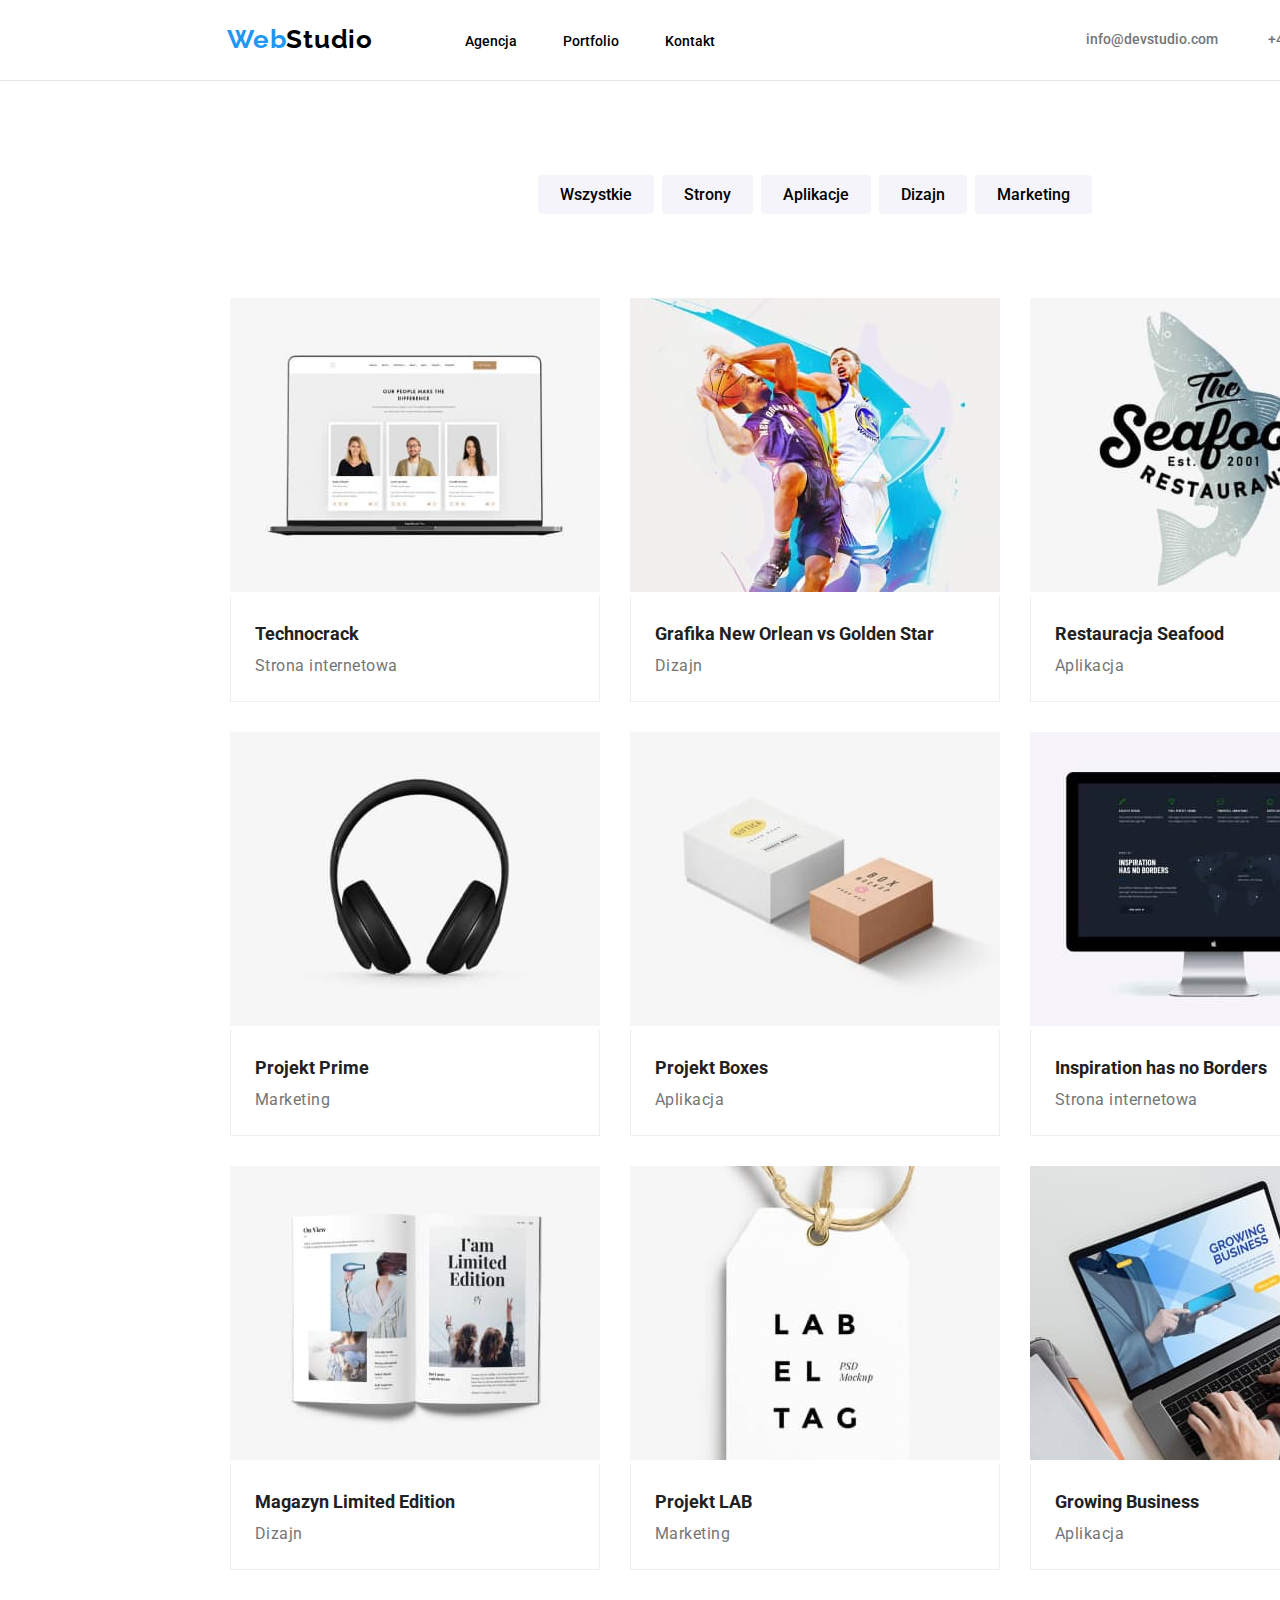
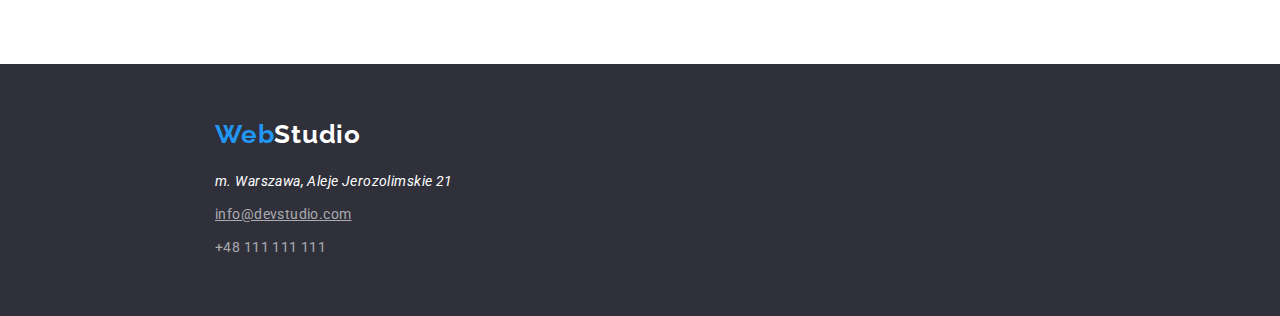
==== commit 21f0ff90: ":finished hw 03 part 2" ====
--- a/portfolio.html
+++ b/portfolio.html
@@ -63,7 +63,7 @@
             </section>
         </header>
         <main>
-            <div class="container">
+            <div class="container main-page">
                 <ul class="buttons-list">
                     <li class="buttons">
                         <button class="filters" type="button">Wszystkie</button>
--- a/css/styles.css
+++ b/css/styles.css
@@ -5,8 +5,8 @@
 body {
     font-family: "Roboto", sans-serif;
     font-family: inherit;
-    background: 1600px var(--fourth-color);
-    background: inherit;
+    background: var(--fourth-color) inherit;
+    width: 1600px;
 }
 :root {
     --first-color: #2196f3;
@@ -50,6 +50,10 @@
 .nav-items:focus,
 .nav-items:active {
     color: var(--first-color);
+}
+.item {
+    width: 270px;
+    height: 101px;
 }
 
 .contact-links {
@@ -188,26 +192,26 @@
 }
 
 .section-header {
-    max-width: 1600px;
     border-bottom: 1px solid #e5e5e5;
+    display: flex;
+    justify-content: center;
 }
 
 .container {
     max-width: 1200px;
-    margin: 0 auto;
+    margin: 0;
 }
 
 .header-container {
+    width: 1200px;
     height: 80px;
     display: flex;
-    justify-content: space-between;
-    margin: 0;
+    justify-content: center;
 }
 .logo-header {
     width: 145px;
     height: 31px;
     margin-top: 24px;
-    margin-left: 215px;
     margin-bottom: 25px;
     margin-right: 93px;
 }
@@ -229,12 +233,31 @@
 .nav-menu > .nav-list:not(:last-child) {
     margin-right: 46px;
 }
-
+.nav-list {
+    height: 16px;
+}
+.first {
+    width: 53px;
+}
+.second {
+    width: 58px;
+}
+.third {
+    width: 51px;
+}
 .contact-list > .contact-items {
     display: flex;
     flex-direction: row;
 }
-
+.contact-items {
+    height: 16px;
+}
+.one {
+    width: 135px;
+}
+.two {
+    width: 110px;
+}
 .contact-list {
     display: flex;
     align-items: center;
@@ -243,13 +266,12 @@
 .contact-list > .contact-items:not(:last-child) {
     margin-right: 50px;
 }
-.section-main1 {
-    max-width: 1600px;
-}
+
 .header-box {
-    display: flex;
-    justify-content: center;
-    flex-direction: column;
+    width: 1600px;
+    display: flex;
+    flex-direction: column;
+    justify-content: center;
     align-items: center;
 }
 
@@ -267,14 +289,7 @@
 .list-images > .images:not(:last-child) {
     margin-right: 30px;
 }
-.list-images {
-    display: flex;
-    flex-wrap: wrap;
-    padding: 0;
-    margin-top: 50px;
-    margin-bottom: 94px;
-    justify-content: center;
-}
+
 .images {
     width: 370px;
     height: 294px;
@@ -288,7 +303,8 @@
 }
 
 .header-secondary {
-    text-align: center;
+    width: 352px;
+    height: 42px;
     margin-top: 94px;
     margin-bottom: 50px;
 }
@@ -343,6 +359,7 @@
 }
 
 .footer-box {
+    width: 1600px;
     height: 252px;
     background-color: var(--fifth-color);
     display: flex;
@@ -389,6 +406,11 @@
     padding: 0;
     margin: 0 auto;
 }
+.main-page {
+    padding: auto;
+    margin-left: 215px;
+    margin-right: 0;
+}
 .main-container {
     display: flex;
     flex-wrap: wrap;
@@ -404,8 +426,8 @@
 }
 .grid-items {
     max-width: 370px;
-    border: 1px solid #eeeeee;
-}
+}
+
 .cards {
     max-width: 370px;
     max-height: 404px;
@@ -415,6 +437,9 @@
     padding: 20px 24px;
     display: flex;
     flex-direction: column;
+    border-bottom: 1px solid #eeeeee;
+    border-left: 1px solid #eeeeee;
+    border-right: 1px solid #eeeeee;
 }
 
 .card-name {
@@ -426,3 +451,50 @@
     letter-spacing: 0.03em;
     color: var(--third-color);
 }
+.section-main {
+    display: flex;
+    flex-direction: column;
+    justify-content: center;
+    align-items: center;
+    margin: auto;
+}
+.section-main > .list-item {
+    display: flex;
+    justify-content: center;
+    align-items: center;
+    margin-left: 215px;
+    margin-right: auto;
+}
+.section-main1 {
+    display: flex;
+    flex-direction: column;
+    margin-left: 215px;
+}
+.header-secondary {
+    margin-left: 409px;
+}
+.list-images {
+    width: 1170px;
+    display: flex;
+    justify-content: center;
+    margin-bottom: 94px;
+    padding: 0;
+    margin-top: 50px;
+}
+.team-section {
+    width: 1600px;
+    height: 648px;
+}
+.team-header {
+    width: 209px;
+    height: 42px;
+}
+.team-header {
+    margin-left: 0;
+    margin-right: 0;
+    margin-left: 696px;
+}
+.section {
+    padding-top: 94px;
+    padding-bottom: 94px;
+}
